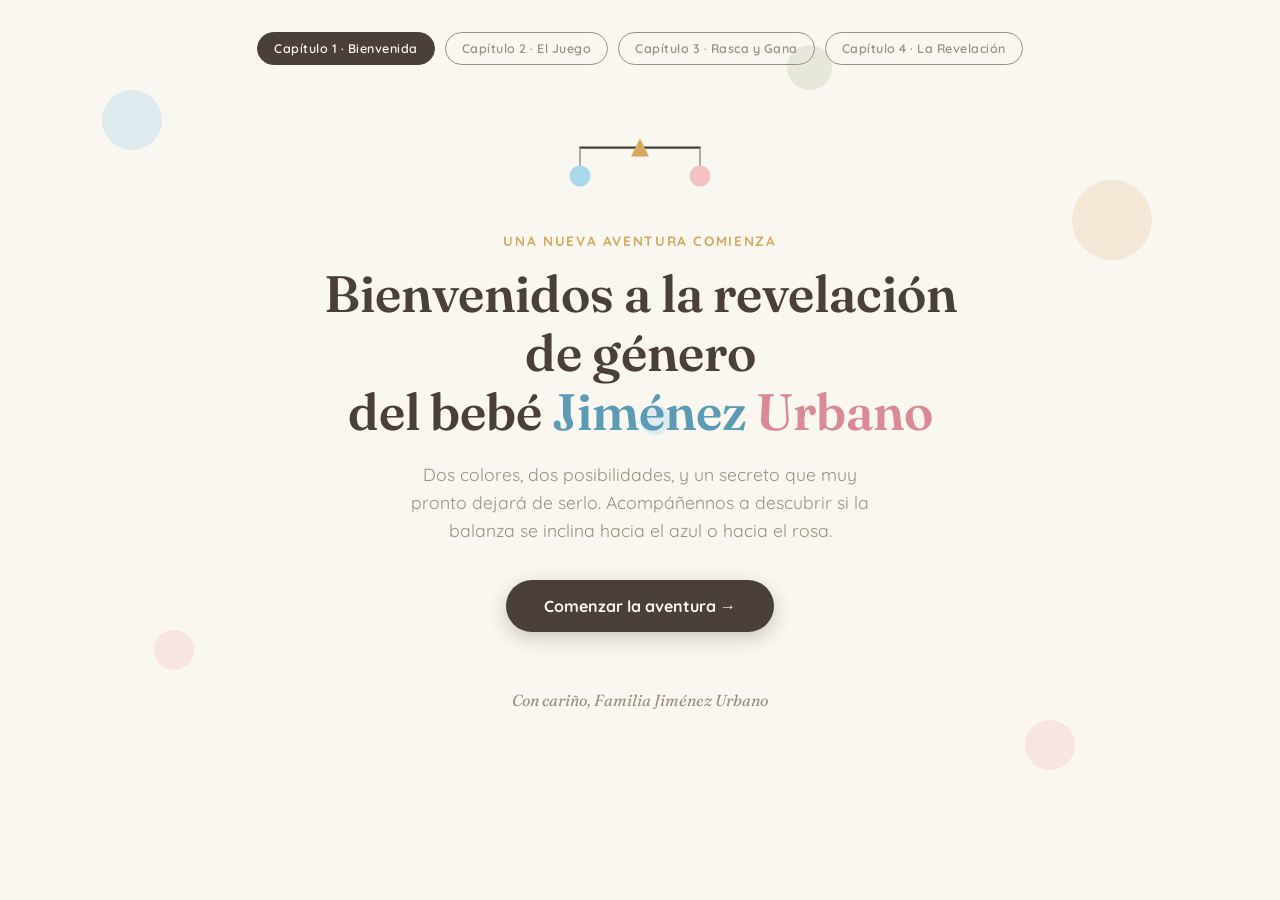
==== HTML/index.html @ 5aa0f0fa "nuevo toda la pag nueva" ====
<!DOCTYPE html>
<html lang="es">
<head>
    <meta charset="UTF-8">
    <meta name="viewport" content="width=device-width, initial-scale=1.0">
    <title>Revelación de Género — Bebé Jiménez Urbano</title>
    <link rel="preconnect" href="https://fonts.googleapis.com">
    <link rel="preconnect" href="https://fonts.gstatic.com" crossorigin>
    <link href="https://fonts.googleapis.com/css2?family=Fraunces:ital,wght@0,500;0,600;1,500&family=Quicksand:wght@500;600;700&display=swap" rel="stylesheet">
    <link rel="stylesheet" href="../CSS/style.css">
</head>
<body>

    <div class="ambient">
        <span></span><span></span><span></span><span></span><span></span><span></span>
    </div>

    <div class="page">

        <nav class="chapter-nav">
            <a class="chapter-pill active" href="index.html">Capítulo 1 · Bienvenida</a>
            <a class="chapter-pill" href="juego.html">Capítulo 2 · El Juego</a>
            <a class="chapter-pill" href="rasca.html">Capítulo 3 · Rasca y Gana</a>
            <a class="chapter-pill" href="revelacion.html">Capítulo 4 · La Revelación</a>
        </nav>

        <div class="hero">
            <svg class="balance-emblem" viewBox="0 0 200 100" width="150" height="75">
                <line x1="20" y1="30" x2="180" y2="30" stroke="#4A4039" stroke-width="3" stroke-linecap="round"/>
                <polygon points="100,18 88,42 112,42" fill="#D4A95E"/>
                <line x1="20" y1="30" x2="20" y2="58" stroke="#9C8F81" stroke-width="2"/>
                <circle cx="20" cy="68" r="14" fill="#A8D8EA"/>
                <line x1="180" y1="30" x2="180" y2="58" stroke="#9C8F81" stroke-width="2"/>
                <circle cx="180" cy="68" r="14" fill="#F4C2C2"/>
            </svg>

            <p class="hero-eyebrow">Una nueva aventura comienza</p>

            <h1 id="title">Bienvenidos a la revelación de género<br>del bebé <span class="accent-blue">Jiménez</span> <span class="accent-pink">Urbano</span></h1>

            <p class="lede">Dos colores, dos posibilidades, y un secreto que muy pronto dejará de serlo. Acompáñennos a descubrir si la balanza se inclina hacia el azul o hacia el rosa.</p>

            <a class="btn btn-primary" href="juego.html">Comenzar la aventura →</a>

            <p class="family-name">Con cariño, Familia Jiménez Urbano</p>
        </div>

    </div>

</body>
</html>
---- CSS/style.css ----
/* ============================================
   Revelación de Género — Bebé Jiménez Urbano
   ============================================ */

:root {
    --cream: #FAF6F0;
    --cream-deep: #F0E7D8;
    --ink: #4A4039;
    --ink-soft: #9C8F81;
    --dusty-blue: #A8D8EA;
    --dusty-blue-deep: #5B9BB5;
    --dusty-pink: #F4C2C2;
    --dusty-pink-deep: #D98A95;
    --gold: #D4A95E;
    --sage: #9CAF88;
    --white: #FFFFFF;

    --font-display: 'Fraunces', serif;
    --font-body: 'Quicksand', sans-serif;
}

* { box-sizing: border-box; }

body {
    margin: 0;
    padding: 0;
    min-height: 100vh;
    background: var(--cream);
    font-family: var(--font-body);
    color: var(--ink);
    overflow-x: hidden;
    position: relative;
}

h1, h2, h3 {
    font-family: var(--font-display);
    font-weight: 600;
    margin: 0;
}

p { line-height: 1.6; }

a { color: inherit; }

.page {
    min-height: 100vh;
    display: flex;
    flex-direction: column;
    align-items: center;
    padding: 32px 20px 60px;
    position: relative;
    z-index: 2;
}

/* ---------- Ambient floating shapes ---------- */
.ambient {
    position: fixed;
    inset: 0;
    z-index: 0;
    pointer-events: none;
    overflow: hidden;
}

.ambient span {
    position: absolute;
    border-radius: 50%;
    opacity: 0.35;
    animation: drift 18s ease-in-out infinite;
}

.ambient span:nth-child(1) { width: 60px; height: 60px; background: var(--dusty-blue); top: 10%; left: 8%; animation-duration: 16s; }
.ambient span:nth-child(2) { width: 40px; height: 40px; background: var(--dusty-pink); top: 70%; left: 12%; animation-duration: 20s; animation-delay: -4s; }
.ambient span:nth-child(3) { width: 80px; height: 80px; background: var(--gold); opacity: 0.18; top: 20%; right: 10%; animation-duration: 22s; animation-delay: -8s; }
.ambient span:nth-child(4) { width: 50px; height: 50px; background: var(--dusty-pink); top: 80%; right: 16%; animation-duration: 19s; animation-delay: -2s; }
.ambient span:nth-child(5) { width: 30px; height: 30px; background: var(--dusty-blue); top: 45%; left: 50%; animation-duration: 15s; animation-delay: -6s; }
.ambient span:nth-child(6) { width: 45px; height: 45px; background: var(--sage); opacity: 0.2; top: 5%; right: 35%; animation-duration: 21s; animation-delay: -10s; }

@keyframes drift {
    0%, 100% { transform: translateY(0) translateX(0); }
    50% { transform: translateY(-30px) translateX(15px); }
}

/* ---------- Chapter nav ---------- */
.chapter-nav {
    display: flex;
    gap: 10px;
    margin-bottom: 36px;
    flex-wrap: wrap;
    justify-content: center;
}

.chapter-pill {
    font-family: var(--font-body);
    font-weight: 600;
    font-size: 0.78rem;
    letter-spacing: 0.04em;
    text-decoration: none;
    padding: 8px 16px;
    border-radius: 999px;
    border: 1.5px solid var(--ink-soft);
    color: var(--ink-soft);
    background: transparent;
    transition: all 0.2s ease;
}

.chapter-pill:hover { border-color: var(--ink); color: var(--ink); }

.chapter-pill.active {
    background: var(--ink);
    border-color: var(--ink);
    color: var(--cream);
}

/* ---------- Balance emblem (the recurring motif) ---------- */
.balance-emblem {
    transform-origin: 100px 30px;
    animation: sway 4.5s ease-in-out infinite;
}

.balance-emblem.still { animation: none; }

@keyframes sway {
    0%, 100% { transform: rotate(-3deg); }
    50% { transform: rotate(3deg); }
}

/* ---------- Buttons ---------- */
.btn {
    font-family: var(--font-body);
    font-weight: 700;
    font-size: 1rem;
    border: none;
    border-radius: 999px;
    padding: 16px 38px;
    cursor: pointer;
    transition: transform 0.15s ease, box-shadow 0.15s ease;
    text-decoration: none;
    display: inline-block;
}

.btn:hover { transform: translateY(-2px) scale(1.02); }
.btn:active { transform: translateY(0) scale(0.98); }

.btn-primary {
    background: var(--ink);
    color: var(--cream);
    box-shadow: 0 6px 18px rgba(74, 64, 57, 0.25);
}

.btn-nino {
    background: var(--dusty-blue);
    color: #2C5468;
    box-shadow: 0 6px 16px rgba(91, 155, 181, 0.3);
}

.btn-nina {
    background: var(--dusty-pink);
    color: #7A3640;
    box-shadow: 0 6px 16px rgba(217, 138, 149, 0.3);
}

/* ============================================
   PÁGINA 1 — Bienvenida
   ============================================ */

.hero {
    max-width: 640px;
    text-align: center;
    margin-top: 24px;
}

.hero .balance-emblem { margin-bottom: 12px; }

.hero-eyebrow {
    font-size: 0.85rem;
    letter-spacing: 0.12em;
    text-transform: uppercase;
    color: var(--gold);
    font-weight: 700;
    margin-bottom: 14px;
}

.hero h1 {
    font-size: clamp(2.1rem, 5vw, 3.2rem);
    line-height: 1.15;
    margin-bottom: 18px;
}

.hero h1 .accent-blue { color: var(--dusty-blue-deep); }
.hero h1 .accent-pink { color: var(--dusty-pink-deep); }

.hero p.lede {
    font-size: 1.1rem;
    color: var(--ink-soft);
    max-width: 480px;
    margin: 0 auto 36px;
}

.family-name {
    margin-top: 56px;
    font-family: var(--font-display);
    font-style: italic;
    color: var(--ink-soft);
    font-size: 1rem;
}

/* ============================================
   PÁGINA 2 — Juego
   ============================================ */

.game-wrap {
    max-width: 560px;
    width: 100%;
    text-align: center;
}

.game-wrap h2 { font-size: 1.9rem; margin-bottom: 8px; }
.game-wrap .game-intro { color: var(--ink-soft); margin-bottom: 28px; font-size: 1rem; }

.progress-track {
    width: 100%;
    height: 8px;
    background: var(--cream-deep);
    border-radius: 999px;
    overflow: hidden;
    margin-bottom: 8px;
}

.progress-fill {
    height: 100%;
    background: linear-gradient(90deg, var(--dusty-blue-deep), var(--gold), var(--dusty-pink-deep));
    width: 0%;
    transition: width 0.4s ease;
}

.progress-label {
    font-size: 0.8rem;
    color: var(--ink-soft);
    font-weight: 600;
    margin-bottom: 30px;
}

.name-card, .question-card, .result-card {
    background: var(--white);
    border-radius: 24px;
    padding: 36px 30px;
    box-shadow: 0 12px 30px rgba(74, 64, 57, 0.08);
}

.name-card input {
    width: 100%;
    font-family: var(--font-body);
    font-size: 1.1rem;
    padding: 14px 18px;
    border-radius: 14px;
    border: 1.5px solid var(--cream-deep);
    margin: 18px 0 26px;
    text-align: center;
    background: var(--cream);
    color: var(--ink);
}

.name-card input:focus { outline: 2px solid var(--gold); }

.question-card h3 {
    font-size: 1.35rem;
    margin-bottom: 30px;
    line-height: 1.4;
}

.answer-row {
    display: flex;
    gap: 16px;
    justify-content: center;
    flex-wrap: wrap;
}

.answer-row .btn { flex: 1 1 200px; }

.hidden { display: none !important; }

.result-card h2 { margin-bottom: 6px; }
.result-card .result-sub { color: var(--ink-soft); margin-bottom: 28px; }

.bar-row {
    display: flex;
    align-items: center;
    gap: 12px;
    margin-bottom: 16px;
    text-align: left;
}

.bar-label {
    width: 86px;
    font-weight: 700;
    font-size: 0.95rem;
    flex-shrink: 0;
}

.bar-track {
    flex: 1;
    height: 18px;
    background: var(--cream-deep);
    border-radius: 999px;
    overflow: hidden;
}

.bar-fill {
    height: 100%;
    border-radius: 999px;
    width: 0%;
    transition: width 1s cubic-bezier(0.22, 1, 0.36, 1);
}

.bar-fill.nino { background: linear-gradient(90deg, var(--dusty-blue), var(--dusty-blue-deep)); }
.bar-fill.nina { background: linear-gradient(90deg, var(--dusty-pink), var(--dusty-pink-deep)); }

.bar-pct {
    width: 46px;
    font-weight: 700;
    font-size: 0.9rem;
    text-align: right;
    flex-shrink: 0;
}

.result-card .btn-primary { margin-top: 30px; }

/* ============================================
   PÁGINA 3 — Rasca y Gana
   ============================================ */

.scratch-wrap {
    position: relative;
    width: 280px;
    height: 280px;
    margin: 0 auto 22px;
    border-radius: 24px;
    overflow: hidden;
    box-shadow: 0 14px 32px rgba(74, 64, 57, 0.12);
}

.scratch-reveal {
    position: absolute;
    inset: 0;
    display: flex;
    align-items: center;
    justify-content: center;
    background: linear-gradient(145deg, var(--dusty-blue), var(--dusty-blue-deep));
}

.scratch-reveal-inner {
    text-align: center;
    color: var(--white);
}

.scratch-reveal-inner .reveal-emoji {
    font-size: 3.4rem;
    display: block;
    margin-bottom: 8px;
}

.scratch-reveal-inner h3 {
    font-family: var(--font-display);
    font-size: 1.7rem;
    color: var(--white);
}

#scratchCanvas {
    position: absolute;
    inset: 0;
    width: 100%;
    height: 100%;
    cursor: pointer;
    touch-action: none;
}

#scratchCanvas.faded {
    transition: opacity 0.6s ease;
    opacity: 0;
}

.scratch-hint {
    font-size: 0.85rem;
    color: var(--ink-soft);
    font-weight: 600;
    margin-bottom: 26px;
}

.scratch-skip {
    background: none;
    border: none;
    color: var(--ink-soft);
    font-family: var(--font-body);
    font-size: 0.82rem;
    font-weight: 600;
    text-decoration: underline;
    cursor: pointer;
    margin-top: 4px;
}

.scratch-skip:hover { color: var(--ink); }

.scratch-cta {
    margin-top: 22px;
}

/* ============================================
   PÁGINA 4 — Revelación
   ============================================ */

.reveal-wrap {
    max-width: 520px;
    width: 100%;
    text-align: center;
}

.reveal-wrap h2 { font-size: 1.9rem; margin-bottom: 8px; }
.reveal-wrap .reveal-intro { color: var(--ink-soft); margin-bottom: 40px; }

.game-area { margin-bottom: 10px; }

.balloon {
    width: 130px;
    height: 158px;
    background: radial-gradient(circle at 35% 30%, #E9E3D8, var(--cream-deep) 70%);
    border-radius: 50% 50% 50% 50% / 40% 40% 60% 60%;
    position: relative;
    cursor: pointer;
    margin: 0 auto;
    transition: transform 0.2s;
    box-shadow: inset -12px -12px 18px rgba(74, 64, 57, 0.08), 0 12px 24px rgba(74, 64, 57, 0.1);
}

.balloon:hover { transform: scale(1.05); }

.balloon.suspense {
    animation: balloonShake 0.16s ease-in-out infinite;
    cursor: default;
}

@keyframes balloonShake {
    0%, 100% { transform: rotate(-3deg) scale(1.03); }
    50% { transform: rotate(3deg) scale(1.07); }
}

.balloon-hint.suspense-hint {
    color: var(--gold);
    animation: pulseText 0.5s ease-in-out infinite;
}

@keyframes pulseText {
    0%, 100% { opacity: 0.6; }
    50% { opacity: 1; }
}

.balloon::before {
    content: "";
    position: absolute;
    bottom: -11px;
    left: 50%;
    transform: translateX(-50%);
    border-left: 11px solid transparent;
    border-right: 11px solid transparent;
    border-bottom: 16px solid var(--cream-deep);
}

.balloon-hint {
    font-size: 0.85rem;
    color: var(--ink-soft);
    margin-top: 22px;
    font-weight: 600;
    letter-spacing: 0.02em;
}

.pop { animation: explode 0.3s forwards; }

@keyframes explode {
    0% { transform: scale(1); opacity: 1; }
    50% { transform: scale(1.5); opacity: 0.85; }
    100% { transform: scale(0); opacity: 0; }
}

#message {
    animation: fadeIn 0.9s ease-in;
}

@keyframes fadeIn {
    from { opacity: 0; transform: translateY(20px); }
    to { opacity: 1; transform: translateY(0); }
}

#message h2 {
    font-size: 2.6rem;
    color: var(--dusty-blue-deep);
    margin-bottom: 6px;
}

#message .reveal-caption {
    color: var(--ink-soft);
    margin-bottom: 32px;
}

.photo-frame {
    width: 260px;
    height: 260px;
    margin: 0 auto 28px;
    border-radius: 20px;
    border: 3px dashed var(--dusty-blue-deep);
    background: var(--white);
    display: flex;
    align-items: center;
    justify-content: center;
    overflow: hidden;
}

.photo-frame img {
    width: 100%;
    height: 100%;
    object-fit: cover;
    display: block;
}

.photo-placeholder {
    display: flex;
    flex-direction: column;
    align-items: center;
    gap: 10px;
    color: var(--ink-soft);
    padding: 20px;
}

.photo-placeholder svg { width: 48px; height: 48px; opacity: 0.5; }
.photo-placeholder span { font-size: 0.78rem; font-weight: 600; max-width: 180px; }

/* Confetti / particles */
.particle {
    position: fixed;
    width: 10px;
    height: 10px;
    border-radius: 50%;
    pointer-events: none;
    z-index: 5;
}

.confetti-fall {
    position: fixed;
    top: -20px;
    border-radius: 2px;
    pointer-events: none;
    z-index: 5;
}

/* ---------- Responsive ---------- */
@media (max-width: 480px) {
    .answer-row { flex-direction: column; }
    .answer-row .btn { flex: 1 1 auto; width: 100%; }
    .name-card, .question-card, .result-card { padding: 28px 20px; }
    .scratch-wrap { width: 240px; height: 240px; }
}
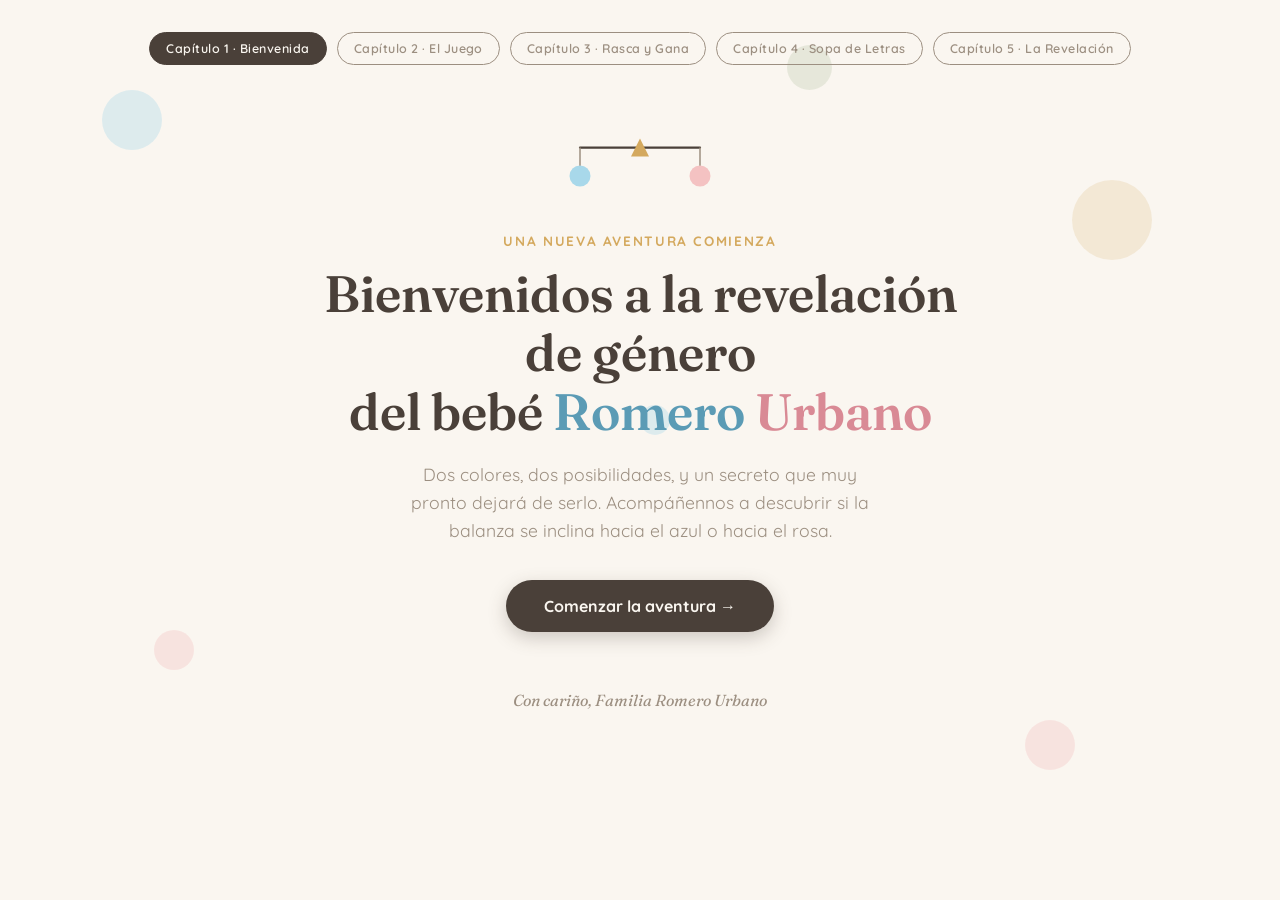
==== commit 6d69dbb5: "aa nueva pagina de genero de bb" ====
--- a/HTML/index.html
+++ b/HTML/index.html
@@ -3,7 +3,7 @@
 <head>
     <meta charset="UTF-8">
     <meta name="viewport" content="width=device-width, initial-scale=1.0">
-    <title>Revelación de Género — Bebé Jiménez Urbano</title>
+    <title>Revelación de Género — Bebé Romero Urbano</title>
     <link rel="preconnect" href="https://fonts.googleapis.com">
     <link rel="preconnect" href="https://fonts.gstatic.com" crossorigin>
     <link href="https://fonts.googleapis.com/css2?family=Fraunces:ital,wght@0,500;0,600;1,500&family=Quicksand:wght@500;600;700&display=swap" rel="stylesheet">
@@ -21,7 +21,8 @@
             <a class="chapter-pill active" href="index.html">Capítulo 1 · Bienvenida</a>
             <a class="chapter-pill" href="juego.html">Capítulo 2 · El Juego</a>
             <a class="chapter-pill" href="rasca.html">Capítulo 3 · Rasca y Gana</a>
-            <a class="chapter-pill" href="revelacion.html">Capítulo 4 · La Revelación</a>
+            <a class="chapter-pill" href="sopa.html">Capítulo 4 · Sopa de Letras</a>
+            <a class="chapter-pill" href="revelacion.html">Capítulo 5 · La Revelación</a>
         </nav>
 
         <div class="hero">
@@ -36,13 +37,13 @@
 
             <p class="hero-eyebrow">Una nueva aventura comienza</p>
 
-            <h1 id="title">Bienvenidos a la revelación de género<br>del bebé <span class="accent-blue">Jiménez</span> <span class="accent-pink">Urbano</span></h1>
+            <h1 id="title">Bienvenidos a la revelación de género<br>del bebé <span class="accent-blue">Romero</span> <span class="accent-pink">Urbano</span></h1>
 
             <p class="lede">Dos colores, dos posibilidades, y un secreto que muy pronto dejará de serlo. Acompáñennos a descubrir si la balanza se inclina hacia el azul o hacia el rosa.</p>
 
             <a class="btn btn-primary" href="juego.html">Comenzar la aventura →</a>
 
-            <p class="family-name">Con cariño, Familia Jiménez Urbano</p>
+            <p class="family-name">Con cariño, Familia Romero Urbano</p>
         </div>
 
     </div>
--- a/CSS/style.css
+++ b/CSS/style.css
@@ -1,5 +1,5 @@
 /* ============================================
-   Revelación de Género — Bebé Jiménez Urbano
+   Revelación de Género — Bebé Romero Urbano
    ============================================ */
 
 :root {
@@ -66,6 +66,7 @@
     border-radius: 50%;
     opacity: 0.35;
     animation: drift 18s ease-in-out infinite;
+    will-change: transform;
 }
 
 .ambient span:nth-child(1) { width: 60px; height: 60px; background: var(--dusty-blue); top: 10%; left: 8%; animation-duration: 16s; }
@@ -111,13 +112,14 @@
     color: var(--cream);
 }
 
-/* ---------- Balance emblem (the recurring motif) ---------- */
+/* ---------- Balance emblem ---------- */
 .balance-emblem {
     transform-origin: 100px 30px;
     animation: sway 4.5s ease-in-out infinite;
-}
-
-.balance-emblem.still { animation: none; }
+    will-change: transform;
+}
+
+.balance-emblem.still { animation: none; transition: transform 0.4s cubic-bezier(0.25, 1, 0.5, 1); }
 
 @keyframes sway {
     0%, 100% { transform: rotate(-3deg); }
@@ -305,13 +307,8 @@
     overflow: hidden;
 }
 
-.bar-fill {
-    height: 100%;
-    border-radius: 999px;
-    width: 0%;
-    transition: width 1s cubic-bezier(0.22, 1, 0.36, 1);
-}
-
+.bar-track { flex: 1; height: 18px; background: var(--cream-deep); border-radius: 999px; overflow: hidden; }
+.bar-fill { height: 100%; border-radius: 999px; width: 0%; transition: width 1s cubic-bezier(0.22, 1, 0.36, 1); }
 .bar-fill.nino { background: linear-gradient(90deg, var(--dusty-blue), var(--dusty-blue-deep)); }
 .bar-fill.nina { background: linear-gradient(90deg, var(--dusty-pink), var(--dusty-pink-deep)); }
 
@@ -326,18 +323,39 @@
 .result-card .btn-primary { margin-top: 30px; }
 
 /* ============================================
-   PÁGINA 3 — Rasca y Gana
+   PÁGINA 3 — Rasca Doble (Troleo)
    ============================================ */
+.scratch-container {
+    display: flex;
+    gap: 24px;
+    justify-content: center;
+    flex-wrap: wrap;
+    margin: 24px auto;
+    max-width: 580px;
+}
 
 .scratch-wrap {
     position: relative;
-    width: 280px;
-    height: 280px;
-    margin: 0 auto 22px;
+    width: 250px;
+    height: 250px;
     border-radius: 24px;
     overflow: hidden;
-    box-shadow: 0 14px 32px rgba(74, 64, 57, 0.12);
-}
+    box-shadow: 0 10px 25px rgba(74, 64, 57, 0.1);
+}
+
+.scratch-wrap.scratch-nino { border: 4px dashed var(--dusty-blue-deep); }
+.scratch-wrap.scratch-nina { border: 4px dashed var(--dusty-pink-deep); }
+
+.scratch-wrap canvas {
+    position: absolute;
+    inset: 0;
+    z-index: 3;
+    cursor: pointer;
+    width: 100%;
+    height: 100%;
+    transition: opacity 0.6s ease;
+}
+.scratch-wrap canvas.faded { opacity: 0; pointer-events: none; }
 
 .scratch-reveal {
     position: absolute;
@@ -345,64 +363,37 @@
     display: flex;
     align-items: center;
     justify-content: center;
-    background: linear-gradient(145deg, var(--dusty-blue), var(--dusty-blue-deep));
+    background: linear-gradient(145deg, var(--white), var(--cream-deep)) !important;
+    z-index: 1;
 }
 
 .scratch-reveal-inner {
     text-align: center;
-    color: var(--white);
+    color: var(--ink);
+    padding: 16px;
+    width: 100%;
 }
 
 .scratch-reveal-inner .reveal-emoji {
-    font-size: 3.4rem;
+    font-size: 2.2rem;
     display: block;
-    margin-bottom: 8px;
+    margin-bottom: 6px;
 }
 
 .scratch-reveal-inner h3 {
-    font-family: var(--font-display);
-    font-size: 1.7rem;
-    color: var(--white);
-}
-
-#scratchCanvas {
-    position: absolute;
-    inset: 0;
-    width: 100%;
-    height: 100%;
-    cursor: pointer;
-    touch-action: none;
-}
-
-#scratchCanvas.faded {
-    transition: opacity 0.6s ease;
-    opacity: 0;
-}
-
-.scratch-hint {
-    font-size: 0.85rem;
-    color: var(--ink-soft);
-    font-weight: 600;
-    margin-bottom: 26px;
-}
-
-.scratch-skip {
-    background: none;
-    border: none;
-    color: var(--ink-soft);
     font-family: var(--font-body);
-    font-size: 0.82rem;
-    font-weight: 600;
-    text-decoration: underline;
-    cursor: pointer;
-    margin-top: 4px;
-}
-
-.scratch-skip:hover { color: var(--ink); }
-
-.scratch-cta {
-    margin-top: 22px;
-}
+    font-size: 1.05rem !important;
+    font-weight: 700;
+    line-height: 1.4;
+    color: var(--ink);
+    margin: 0;
+    padding: 0 10px;
+}
+
+.scratch-hint { font-weight: 600; margin: 15px 0; color: var(--gold); }
+.scratch-skip { background: none; border: none; color: var(--ink-soft); font-family: var(--font-body); font-weight: 600; cursor: pointer; text-decoration: underline; margin-bottom: 20px; }
+.scratch-skip.hidden { display: none !important; }
+.scratch-cta { margin-top: 15px; }
 
 /* ============================================
    PÁGINA 4 — Revelación
@@ -429,6 +420,7 @@
     margin: 0 auto;
     transition: transform 0.2s;
     box-shadow: inset -12px -12px 18px rgba(74, 64, 57, 0.08), 0 12px 24px rgba(74, 64, 57, 0.1);
+    will-change: transform;
 }
 
 .balloon:hover { transform: scale(1.05); }
@@ -555,5 +547,139 @@
     .answer-row { flex-direction: column; }
     .answer-row .btn { flex: 1 1 auto; width: 100%; }
     .name-card, .question-card, .result-card { padding: 28px 20px; }
-    .scratch-wrap { width: 240px; height: 240px; }
-}
+    .scratch-wrap { width: 230px; height: 230px; }
+}
+/* ============================================
+   PÁGINA 3.5 — Sopa de Letras Dinámica
+   ============================================ */
+.wordsearch-layout {
+    max-width: 900px;
+    width: 100%;
+    text-align: center;
+}
+
+.wordsearch-container {
+    display: flex;
+    gap: 24px;
+    margin: 24px 0;
+    align-items: flex-start;
+}
+
+.grid-card {
+    background: var(--white);
+    border-radius: 24px;
+    padding: 20px;
+    box-shadow: 0 12px 30px rgba(74, 64, 57, 0.08);
+    flex: 1.2;
+    display: flex;
+    justify-content: center;
+}
+
+.wordsearch-grid {
+    display: grid;
+    grid-template-columns: repeat(15, 1fr);
+    gap: 4px;
+    max-width: 480px;
+    width: 100%;
+    user-select: none;
+    -webkit-user-select: none;
+}
+
+.grid-cell {
+    aspect-ratio: 1;
+    background: var(--cream);
+    color: var(--ink);
+    font-weight: 700;
+    font-size: 1.1rem;
+    display: flex;
+    align-items: center;
+    justify-content: center;
+    border-radius: 8px;
+    cursor: pointer;
+    transition: all 0.15s ease;
+}
+
+.grid-cell:hover {
+    background: var(--cream-deep);
+    transform: scale(1.05);
+}
+
+/* Estados de selección y acierto */
+.grid-cell.selected {
+    background: var(--gold);
+    color: var(--white);
+}
+
+.grid-cell.found {
+    background: var(--sage);
+    color: var(--white);
+}
+
+/* Panel de palabras laterales */
+.words-card {
+    background: var(--white);
+    border-radius: 24px;
+    padding: 24px;
+    box-shadow: 0 12px 30px rgba(74, 64, 57, 0.08);
+    flex: 0.8;
+    text-align: left;
+    max-height: 520px;
+    overflow-y: auto;
+}
+
+.words-card h3 {
+    font-size: 1.2rem;
+    margin-bottom: 16px;
+    color: var(--ink);
+    border-bottom: 2px solid var(--cream);
+    padding-bottom: 8px;
+}
+
+.words-list {
+    list-style: none;
+    padding: 0;
+    margin: 0;
+    display: grid;
+    grid-template-columns: repeat(2, 1fr);
+    gap: 10px;
+}
+
+.word-item {
+    font-size: 0.9rem;
+    font-weight: 600;
+    color: var(--ink-soft);
+    padding: 4px 8px;
+    border-radius: 6px;
+    transition: all 0.2s ease;
+}
+
+.word-item.word-found {
+    text-decoration: line-through;
+    color: var(--white);
+    background: var(--sage);
+    opacity: 0.85;
+}
+
+/* Ajustes Responsivos para pantallas medianas y móviles */
+@media (max-width: 768px) {
+    .wordsearch-container {
+        flex-direction: column;
+        align-items: center;
+    }
+    .grid-card, .words-card {
+        width: 100%;
+    }
+    .words-list {
+        grid-template-columns: repeat(3, 1fr);
+    }
+}
+
+@media (max-width: 480px) {
+    .grid-cell {
+        font-size: 0.85rem;
+        border-radius: 4px;
+    }
+    .words-list {
+        grid-template-columns: repeat(2, 1fr);
+    }
+}
